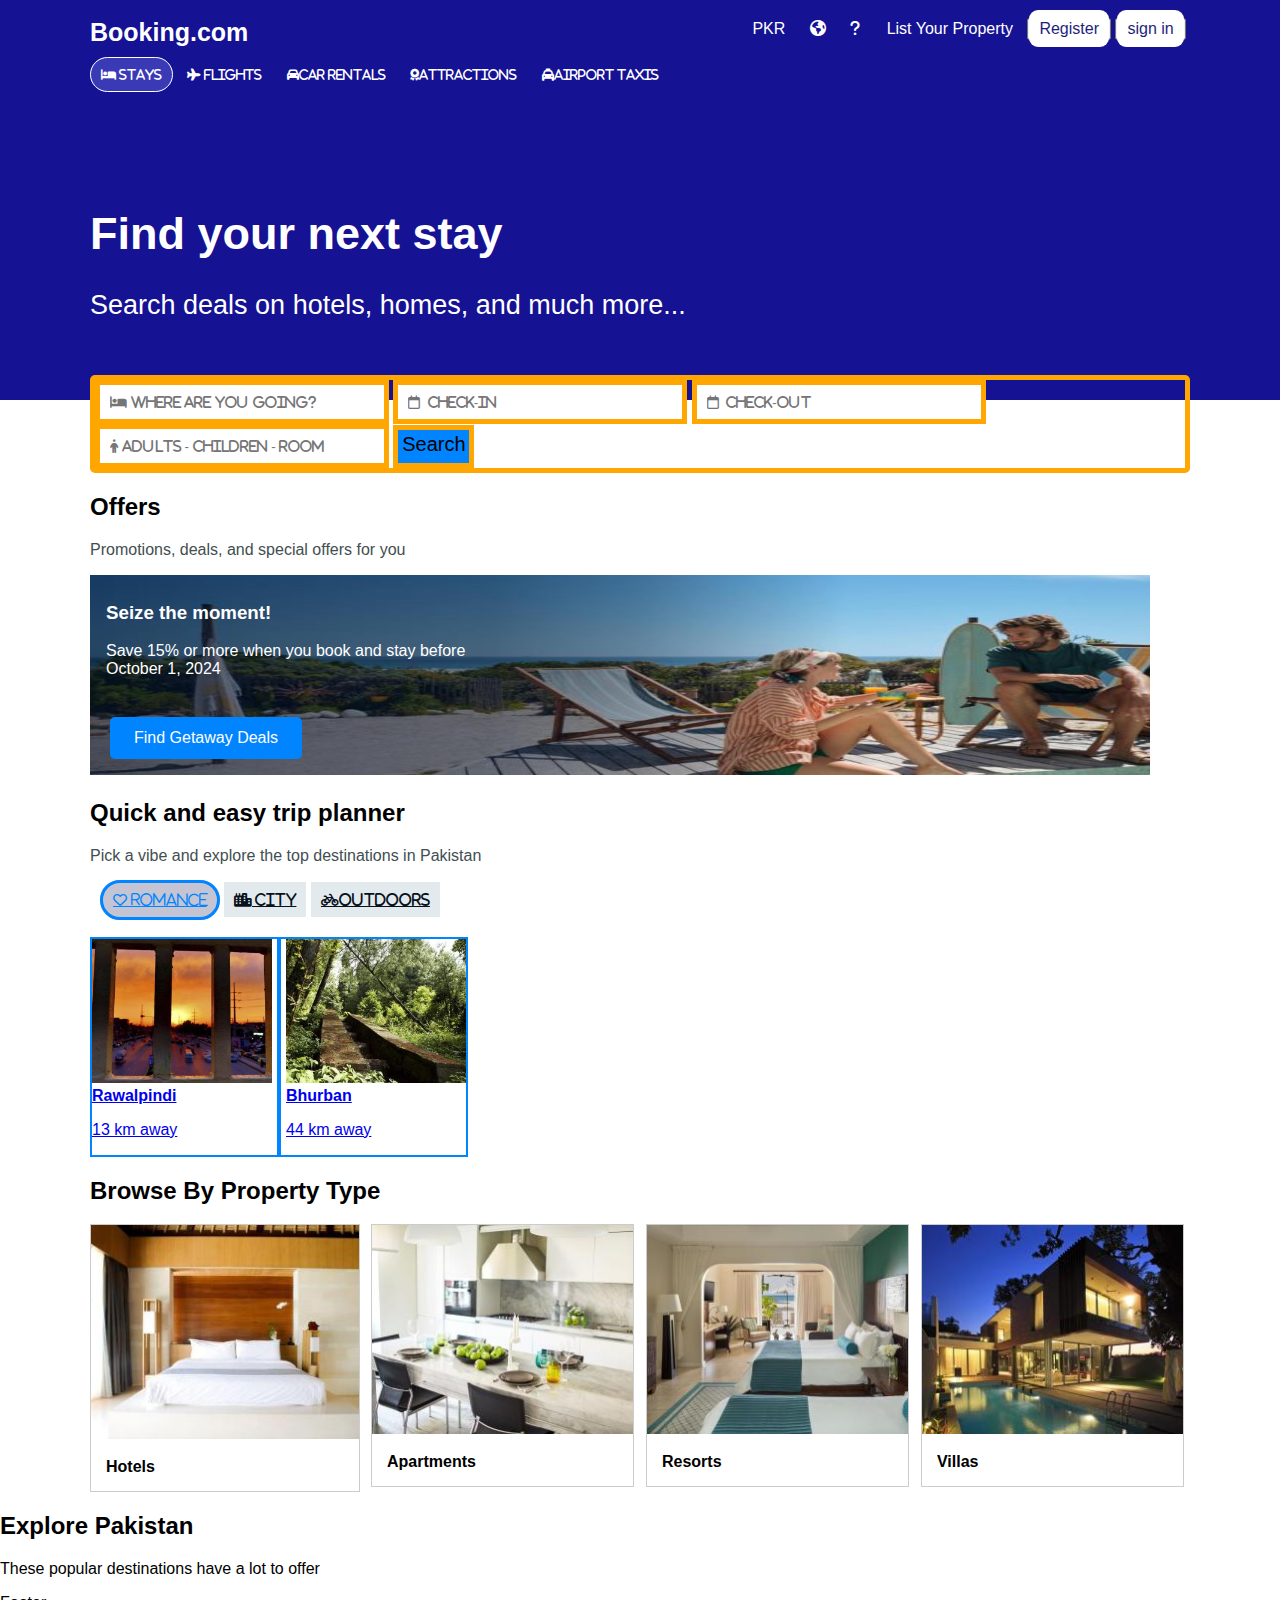
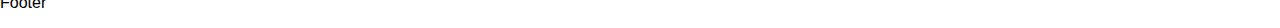
==== index.html @ 87a4bc01 "fixed" ====
<!DOCTYPE html>
<html>

<head>
    <meta charset="UTF-8">
    <link rel="stylesheet" href="https://cdnjs.cloudflare.com/ajax/libs/font-awesome/6.6.0/css/all.min.css" />
    <link rel="stylesheet" href="styles.css" />

</head>

<body>

    <div class="main-container">
        <div class="back-col">
            <div class="center margin-h-auto">

                <header class="display1 ">
                    <div class="right2 fonts font-top">
                        <br><a href="#"><b>Booking.com</b></a>
                    </div>
                    <div class="right padding navis">

                        <ul>
                            <li class="tooltip"><span class="tooltiptext">Select your currency</span><a href="#">PKR</a></li>
                            <li class="tooltip"><span class="tooltiptext">Select your language</span><a href="#" class="fa-solid fa-earth-americas"></a></li>
                            <li><a href="#" class="fa-solid fa-question"></a></li>
                            <li><a href="#">List Your Property</a></li>
                            <li><button><a href="#">Register</a></button></li>
                            <li><button><a href="#">sign in</a></button></li>
                        </ul>
                    </div>
                </header>

                <br>
                <nav class="display1 padding navi fonts txt-dec">
                    <ul>
                        <li><a href="#" class="fa-solid fa-bed"> Stays</a></li>
                        <li><a href="#" class="fa-solid fa-plane"> Flights</a></li>
                        <li><a href="#" class="fa-solid fa-car">Car rentals</a></li>
                        <li><a href="#" class="fa-solid fa-award">Attractions</a></li>
                        <li><a href="#" class="fa-solid fa-taxi">Airport taxis</a></li>
                    </ul>
                </nav>
                <div class="margin-t top-marg">
                    <h1 class="col1 font-three">Find your next stay</h1>
                    <h3 class="col1 font-four">Search deals on hotels, homes, and much more...</h3>
                </div>
            </div>
        </div>
        <article">
            <div class="searchb-center">
                
                <div class="text-container margin-s-auto searchborder sborder left-marg">
                    <input type="text" list="places" placeholder="&#xf236; Where are you going?" />

                    <datalist id="places" width="300px">

                        <option value="Islamabad">Pakistan</option>
                        <option value="Lahore">Pakistan</option>
                        <option value="Nathia Gali">Pakistan</option>
                        <option value="Murree">Pakistan</option>
                        <option value="Karachi">Pakistan</option>

                    </datalist>

                    <input id="dp1" type="text" class="form-control clickable input-md" id="DtChkIn"
                        placeholder="&#xf133;  Check-In">
                    <input id="dp2" type="text" class="form-control clickable input-md" id="DtChkOut"
                        placeholder="&#xf133;  Check-Out">
                    <input type="text" list="people" placeholder="&#xf183; Adults - Children - Room ">
                    <datalist id="people">
                        <option>Adults</option>
                        <option>Children</option>
                        <option>1-room</option>
                    </datalist>
                    <button class="but-size" type="submit">Search</button>
                </div>
            </div>
        </article>
        <!-- <article class="display1">
                <div>
                    <img src="FreeCancellation.png" width="70px">
                    <b>Book now pay at the party</b>
                    <p>FREE cancellation on most rooms</p>
                </div>
                <div class="info-width">
                    <img src="TripsGlobe.png" width="70px">
                    <p><b>2+ million properties worldwide</b></p>
                    <p>Hotels, guest houses, apartments, and more…</p>
                </div>
                <div class="info-width">
                    <img src="CustomerSupport.png" width="70px">
                    <b>Trusted 24/7 customer service you can rely on</b>
                    <p>FREE cancellation on most rooms</p>
                </div>

            </article>
        -->

        <article class="margin-h-auto">
            <h2>Offers</h2>
            <p class="col4">Promotions, deals, and special offers for you</p>
            <div class="container">
                <img src="abc.jpeg" alt="lol" width="265%" height="200px"></img>
                <div class="top-left col1">
                    <h3>Seize the moment!</h3>
                    <p>Save 15% or more when you book and stay before October 1, 2024</p>
                </div>
                <button class="btn">Find Getaway Deals</button>
            </div>
        </article>
        <article class="margin-h-auto">
            <h2>Quick and easy trip planner</h2>
            <p class="col4">Pick a vibe and explore the top destinations in Pakistan</p>
            <div class="slider-container">
                <nav class="display1 padding1 navi3 fons txt-dec">
                    <ul>
                        <li><a href="#" class="fa-regular fa-heart"> Romance</a></li>
                        <li><a href="#" class="fa-solid fa-city"> City</a></li>
                        <li><a href="#" class="fa-solid fa-bicycle">Outdoors</a></li>
   
                    </ul>
                </nav>
                <br>
                <div class="display3 border ">
                <a class="right-padding" href="#">
                    <img src="rwp.jpg" width="180px" > 
                    <div class="caption">
                        <b>Rawalpindi</b><p>13 km away</p></div>
                </a>
                <a class="left-padding" href="#">
                    <img src="bhurban.jpg" width="180px" > 
                    <div class="caption">
                        <b>Bhurban</b><p>44 km away</p></div>
                </a>
                </div>

            </div>
        </article>
        <article class="margin-h-auto">
            <div><h2>Browse By Property Type</h2></div>
            <div class="responsive no-right-padding">
                <div  class="gallery">
                  <a class="txt-dec" target="_blank" href="img_5terre.jpg">
                    <img src="a.jpeg" alt="Cinque Terre" width="600" height="400">
                  
                  <div class="desc"><b>Hotels</b></div>
                </div>
            </a>
              </div>
              
              
              <div class="responsive">
                <div class="gallery">
                  <a class="txt-dec" target="_blank" href="img_forest.jpg">
                    <img src="b.jpeg" alt="Forest" width="600" height="400">
                 
                  <div class="desc"><b>Apartments</b></div>
                </div>
            </a>
              </div>
              
              <div class="responsive">
                <div class="gallery">
                  <a class="txt-dec" target="_blank" href="img_lights.jpg">
                    <img src="c.jpeg" alt="Northern Lights" width="600" height="400">
             
                  <div class="desc"><b>Resorts</b></div>
                </div>
            </a>
              </div>
              
              <div class="responsive">
                <div class="gallery">
                  <a class="txt-dec" target="_blank" href="img_mountains.jpg">
                    <img src="d.jpeg" alt="Mountains" width="600" height="400">
                  
                  <div class="desc"><b>Villas</b></div>
                </div>
            </a>
              </div>
              
              <div class="clearfix"></div>
        </article>
        <article>
            <h2>Explore Pakistan</h2>
            <p>These popular destinations have a lot to offer</p>
        </article>

            <footer>
                <p>Footer</p>
            </footer>
    </div>
</body>

</html>
---- styles.css ----
body{
  margin:0;
}
* {
  box-sizing: border-box;
}

input {
  padding: 10px;
  font-family: FontAwesome, "Open Sans", Verdana, sans-serif;
  font-style: normal;
  font-weight: normal;
  text-decoration: inherit;
  border-radius: 0 !important;
}

.form-control {
  border-radius: 0 !important;
  font-size: 12x;
}

.clickable {
  cursor: pointer;
}

.container {
  position: relative;
  width: 100%;
  max-width: 400px;
}



.container .btn {
  position: absolute;
  top: 80%;
  left: 29%;
  transform: translate(-50%, -50%);
  -ms-transform: translate(-50%, -50%);
  background-color: #0084ff;
  color: white;
  font-size: 16px;
  padding: 12px 24px;
  border: none;
  cursor: pointer;
  border-radius: 5px;
  text-align: center;
}

.container .btn:hover {
  background-color: black;
}

.top-left {
  position: absolute;
  top: 8px;
  left: 16px;
}




* {
  box-sizing: border-box;

  padding: 0;

}

body {
  font-family: "Segoe UI", Tahoma, Geneva, Verdana, sans-serif;
}

.display1 * {
  display: inline;

}

.display2 {
  display: inline-block;
}
.display3{
  display:flex;
}

.border a {
  border: 2px solid #0084ff;
  border-spacing: 5px;
}

.right {
  position: absolute;
  left: 58%;
}

.right2 {
  margin-left: 25px;
}

.left {
  position: absolute;


}

.padding {
  padding: 0px;
}
.padding1{
  padding:10px;
}

.back-col {
  background-color: rgb(22, 18, 148);
  
  height: 400px;

}

.main-container {
  width:100%;
  margin:0px;

}

.container2 {
  position: relative;
  width: 100%;
  max-width: 1000px;

}


.col1 {
  color: white;
}

.navigation ul li a {
  text-decoration: none !important;
  color: white;
}

div .fonts a {
  text-decoration: none !important;
  color: white;
  font-size: 25px;

}

.margint {
  margin-top: -45px;
  align-items: center;
  position:absolute;
  width:76%;
  left:12%;
  


}
.sborder{
  border: 5px solid rgb(255, 166, 0);

  border-radius:5px;
}


.searchborder input, .but-size {
  border: 5px solid rgb(255, 166, 0);

}

header .display1 div a {
  margin-top: 15px;
}

.navi ul li a {
  font-size: 12px;
  text-decoration: none;
  padding: 10px;
  color: white;
}

.navis ul li a {
  font-size: 16px;
  text-decoration: none;
  padding: 10px;
  color: white;
}

.navis ul li a:hover {
  border-radius: 70px;

  background-color: rgb(58, 58, 183);

}

.navi ul li:first-child a {
  border: 1px solid white;
  border-radius: 70px;
  background-color: rgb(58, 58, 183);
}

.navi ul li a:active {
  border: 1px solid white;
  border-radius: 70px;

  background-color: rgb(58, 58, 183);

}

.navi ul li a:hover {

  border-radius: 70px;

  background-color: rgb(58, 58, 183);

}

div ul li button a {
  background-color: white !important;
  color: rgb(30, 30, 125) !important;
  border-radius: 9px;

}

.font-three {
  font-size: 45px;
}

.font-four {
  font-size: 27px;
  font-weight: 400;
}

.tooltip {
  position: relative;
  display: inline-block;
  cursor: default;
}

.tooltip .tooltiptext {
  visibility: hidden;
  padding: 0.25em 0.5em;
  background-color: black;
  color: #fff;
  text-align: center;
  border-radius: 0.25em;
  white-space: nowrap;

  /* Position the tooltip */
  position: absolute;
  z-index: 1;
  top: 100%;
  left: -50%;

  transition-property: visibility;
  transition-delay: 0s;
}

.tooltip:hover .tooltiptext {
  visibility: visible;
  transition-delay: 0.5s;
}


.but-size{
  width:81px;
  font-size:20px;
  height:43px;
  padding-bottom:3px;
  background-color: #0084ff;


}
.left-marg{
  margin-left: 0px;
}
.top-marg{
  margin-top:125px;
}
.navi3 ul li a{
  background-color: rgb(226, 234, 238);
  color:#08121c;
}
.navi3 ul li a:hover {
  border-radius: 70px;

  background-color: rgb(185, 185, 210);

}

.navi3 ul li:first-child a {
  border: 3px solid  #0084ff;
  border-radius: 70px;
  background-color: rgb(196, 196, 211);
  color:#0084ff;
}

.navi3 ul li a:active {
  border: 1px solid white;
  border-radius: 70px;

  background-color: rgb(58, 58, 183);

}
.col4{
  color:#434e50;
}
#images{
  text-align:center;
  margin:50px auto; 
}
#images a{
  margin:0px 20px;
  display:inline-block;
  text-decoration:none;
  color:black;
}
div .fons li a{
  font-size:14px;
  padding:10px;
}
.margin-h-auto{
  margin: 0 auto;
  max-width:1100px;
}
.searchb-center{
  align-items: center;
  
  margin-top:-25px;

}
.margin-s-auto{
  margin:0 auto;
  max-width:1100px;
}

/*/    */
div.gallery {
  border: 1px solid #ccc;
}

div.gallery:hover {
  border: 1px solid #777;
}

div.gallery img {
  width: 100%;
  height: auto;
}

div.desc {
  padding: 15px;
  text-align: left;
}

* {
  box-sizing: border-box;
}

.responsive {
  padding: 0 6px;
  float: left;
  width: 24.99999%;
}

@media only screen and (max-width: 700px) {
  .responsive {
    width: 49.99999%;
    margin: 6px 0;
  }
}

@media only screen and (max-width: 500px) {
  .responsive {
    width: 100%;
  }
}

.clearfix:after {
  content: "";
  display: table;
  clear: both;
}
.txt-dec{
  text-decoration: none;
  color:black;
}
.no-right-padding{
  padding-right:5px !important;
  padding-left: 0px !important;
}
.right-padding{
  padding-right:5px !important;
  padding-left: 0px !important;
}
.left-padding{
  padding-right:0px !important;
  padding-left: 5px !important;
}
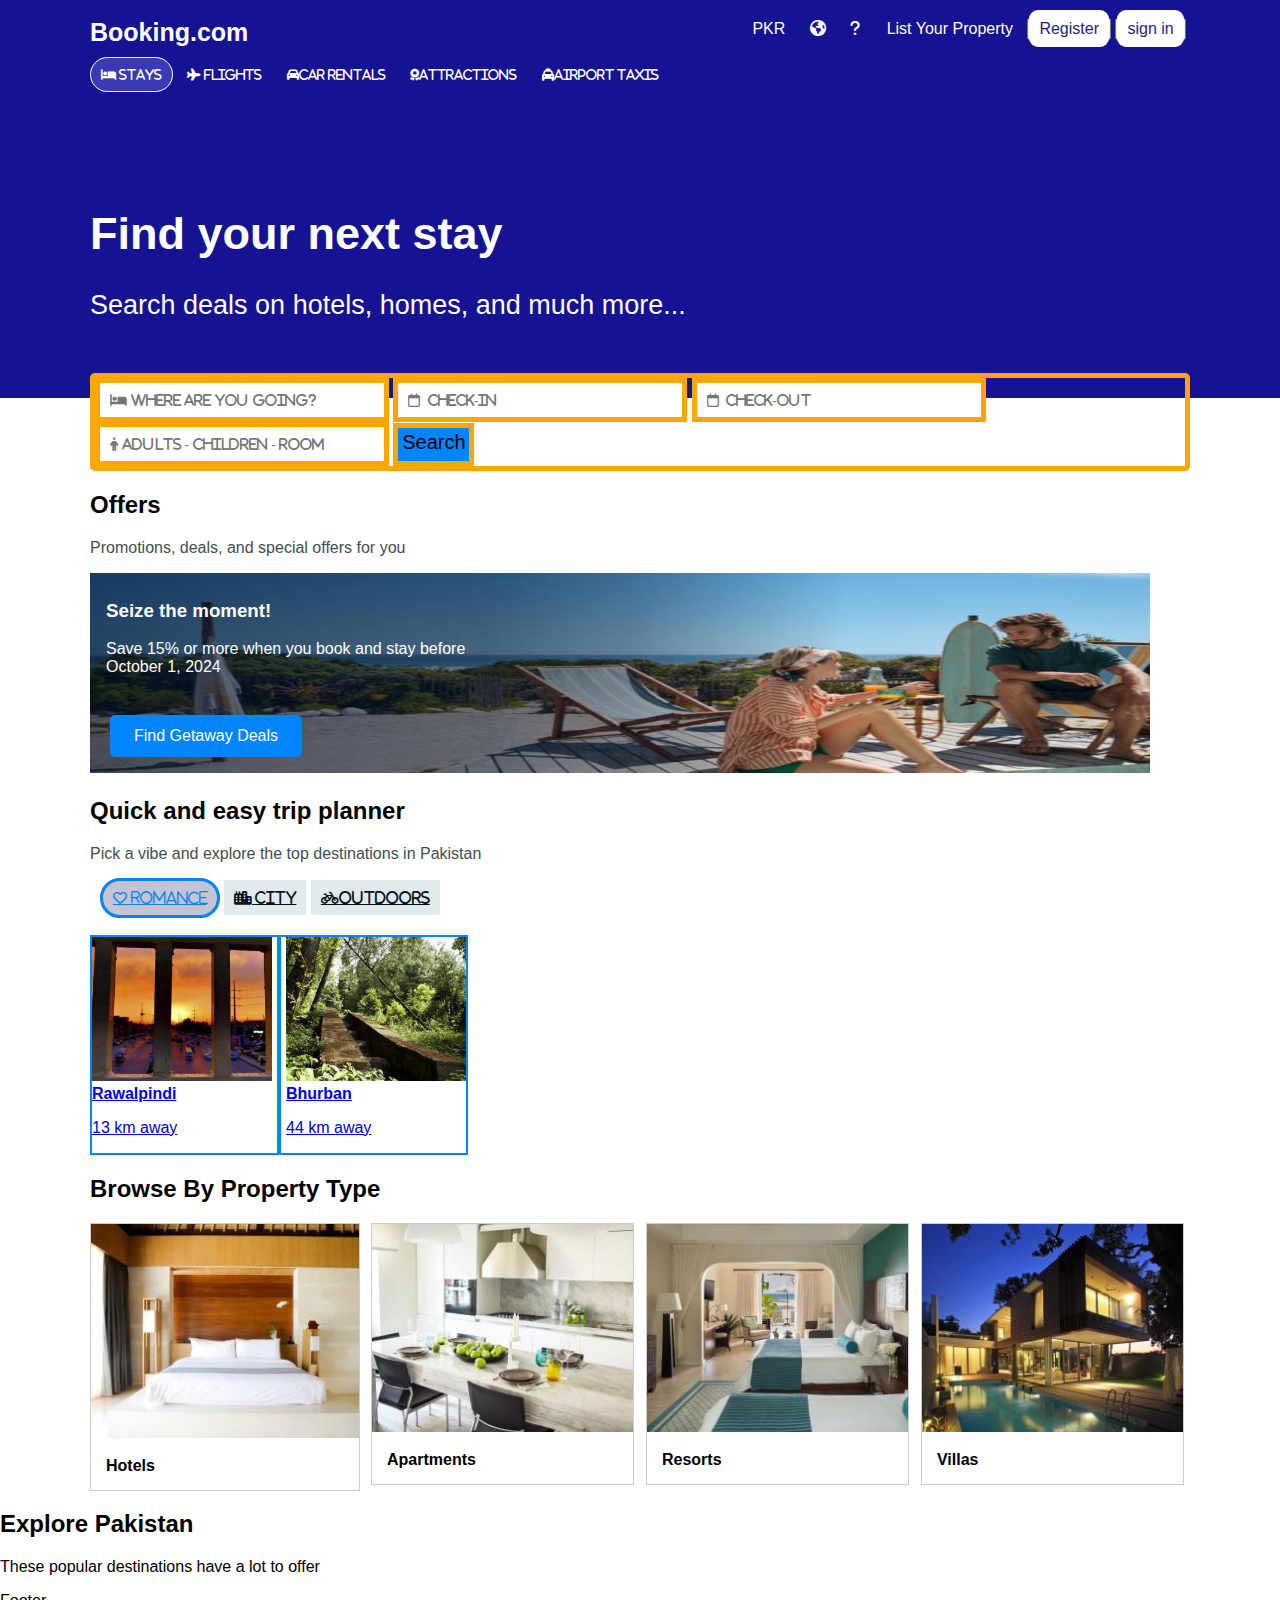
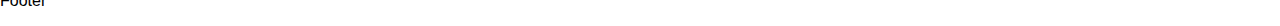
==== commit 5916f735: "fixes" ====
--- a/index.html
+++ b/index.html
@@ -21,8 +21,10 @@
                     <div class="right padding navis">
 
                         <ul>
-                            <li class="tooltip"><span class="tooltiptext">Select your currency</span><a href="#">PKR</a></li>
-                            <li class="tooltip"><span class="tooltiptext">Select your language</span><a href="#" class="fa-solid fa-earth-americas"></a></li>
+                            <li class="tooltip"><span class="tooltiptext">Select your currency</span><a href="#">PKR</a>
+                            </li>
+                            <li class="tooltip"><span class="tooltiptext">Select your language</span><a href="#"
+                                    class="fa-solid fa-earth-americas"></a></li>
                             <li><a href="#" class="fa-solid fa-question"></a></li>
                             <li><a href="#">List Your Property</a></li>
                             <li><button><a href="#">Register</a></button></li>
@@ -47,9 +49,9 @@
                 </div>
             </div>
         </div>
-        <article">
+        <div>
             <div class="searchb-center">
-                
+
                 <div class="text-container margin-s-auto searchborder sborder left-marg">
                     <input type="text" list="places" placeholder="&#xf236; Where are you going?" />
 
@@ -76,7 +78,7 @@
                     <button class="but-size" type="submit">Search</button>
                 </div>
             </div>
-        </article>
+        </div>
         <!-- <article class="display1">
                 <div>
                     <img src="FreeCancellation.png" width="70px">
@@ -118,78 +120,84 @@
                         <li><a href="#" class="fa-regular fa-heart"> Romance</a></li>
                         <li><a href="#" class="fa-solid fa-city"> City</a></li>
                         <li><a href="#" class="fa-solid fa-bicycle">Outdoors</a></li>
-   
+
                     </ul>
                 </nav>
                 <br>
                 <div class="display3 border ">
-                <a class="right-padding" href="#">
-                    <img src="rwp.jpg" width="180px" > 
-                    <div class="caption">
-                        <b>Rawalpindi</b><p>13 km away</p></div>
-                </a>
-                <a class="left-padding" href="#">
-                    <img src="bhurban.jpg" width="180px" > 
-                    <div class="caption">
-                        <b>Bhurban</b><p>44 km away</p></div>
-                </a>
+                    <a class="right-padding" href="#">
+                        <img src="rwp.jpg" width="180px">
+                        <div class="caption">
+                            <b>Rawalpindi</b>
+                            <p>13 km away</p>
+                        </div>
+                    </a>
+                    <a class="left-padding" href="#">
+                        <img src="bhurban.jpg" width="180px">
+                        <div class="caption">
+                            <b>Bhurban</b>
+                            <p>44 km away</p>
+                        </div>
+                    </a>
                 </div>
 
             </div>
         </article>
         <article class="margin-h-auto">
-            <div><h2>Browse By Property Type</h2></div>
+            <div>
+                <h2>Browse By Property Type</h2>
+            </div>
             <div class="responsive no-right-padding">
-                <div  class="gallery">
-                  <a class="txt-dec" target="_blank" href="img_5terre.jpg">
-                    <img src="a.jpeg" alt="Cinque Terre" width="600" height="400">
-                  
-                  <div class="desc"><b>Hotels</b></div>
-                </div>
-            </a>
-              </div>
-              
-              
-              <div class="responsive">
-                <div class="gallery">
-                  <a class="txt-dec" target="_blank" href="img_forest.jpg">
-                    <img src="b.jpeg" alt="Forest" width="600" height="400">
-                 
-                  <div class="desc"><b>Apartments</b></div>
-                </div>
-            </a>
-              </div>
-              
-              <div class="responsive">
-                <div class="gallery">
-                  <a class="txt-dec" target="_blank" href="img_lights.jpg">
-                    <img src="c.jpeg" alt="Northern Lights" width="600" height="400">
-             
-                  <div class="desc"><b>Resorts</b></div>
-                </div>
-            </a>
-              </div>
-              
-              <div class="responsive">
-                <div class="gallery">
-                  <a class="txt-dec" target="_blank" href="img_mountains.jpg">
-                    <img src="d.jpeg" alt="Mountains" width="600" height="400">
-                  
-                  <div class="desc"><b>Villas</b></div>
-                </div>
-            </a>
-              </div>
-              
-              <div class="clearfix"></div>
+                <div class="gallery">
+                    <a class="txt-dec" target="_blank" href="img_5terre.jpg">
+                        <img src="a.jpeg" alt="Cinque Terre" width="600" height="400">
+
+                        <div class="desc"><b>Hotels</b></div>
+                </div>
+                </a>
+            </div>
+
+
+            <div class="responsive">
+                <div class="gallery">
+                    <a class="txt-dec" target="_blank" href="img_forest.jpg">
+                        <img src="b.jpeg" alt="Forest" width="600" height="400">
+
+                        <div class="desc"><b>Apartments</b></div>
+                </div>
+                </a>
+            </div>
+
+            <div class="responsive">
+                <div class="gallery">
+                    <a class="txt-dec" target="_blank" href="img_lights.jpg">
+                        <img src="c.jpeg" alt="Northern Lights" width="600" height="400">
+
+                        <div class="desc"><b>Resorts</b></div>
+                </div>
+                </a>
+            </div>
+
+            <div class="responsive">
+                <div class="gallery">
+                    <a class="txt-dec" target="_blank" href="img_mountains.jpg">
+                        <img src="d.jpeg" alt="Mountains" width="600" height="400">
+
+                        <div class="desc"><b>Villas</b></div>
+                </div>
+                </a>
+            </div>
+
+            <div class="clearfix"></div>
         </article>
         <article>
             <h2>Explore Pakistan</h2>
             <p>These popular destinations have a lot to offer</p>
         </article>
 
-            <footer>
-                <p>Footer</p>
-            </footer>
+        <footer>
+            <p>Footer</p>
+        </footer>
     </div>
 </body>
 
--- a/styles.css
+++ b/styles.css
@@ -113,7 +113,7 @@
 .back-col {
   background-color: rgb(22, 18, 148);
   
-  height: 400px;
+  padding-bottom: 50px;
 
 }
 
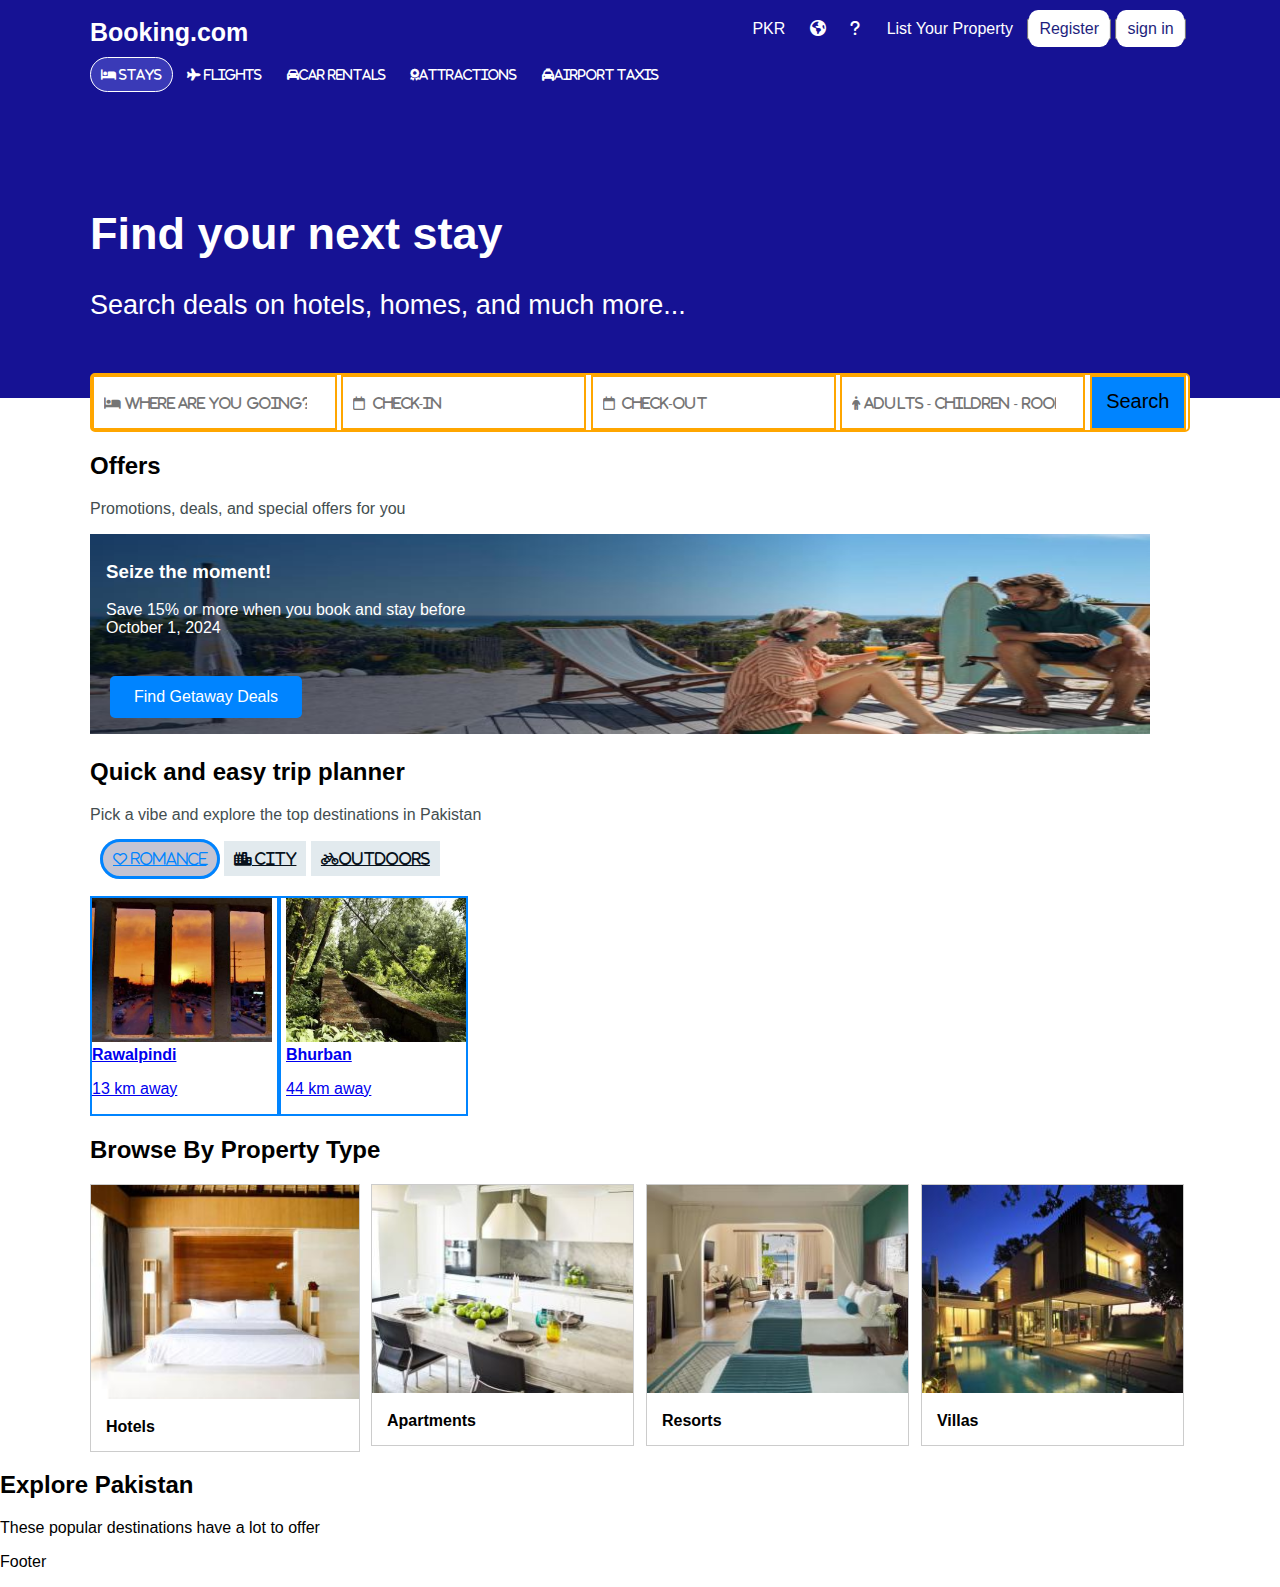
==== commit 6b0fe4e6: "fixes4" ====
--- a/index.html
+++ b/index.html
@@ -49,10 +49,11 @@
                 </div>
             </div>
         </div>
-        <div>
+        
             <div class="searchb-center">
 
-                <div class="text-container margin-s-auto searchborder sborder left-marg">
+                <div class="col5 text-container margin-s-auto searchborder sborder left-marg ">
+                    <form action="" method="get"></form>
                     <input type="text" list="places" placeholder="&#xf236; Where are you going?" />
 
                     <datalist id="places" width="300px">
@@ -78,7 +79,7 @@
                     <button class="but-size" type="submit">Search</button>
                 </div>
             </div>
-        </div>
+        
         <!-- <article class="display1">
                 <div>
                     <img src="FreeCancellation.png" width="70px">
--- a/styles.css
+++ b/styles.css
@@ -12,6 +12,8 @@
   font-weight: normal;
   text-decoration: inherit;
   border-radius: 0 !important;
+  height: 55px;
+  width:245px;
 }
 
 .form-control {
@@ -158,14 +160,14 @@
 
 }
 .sborder{
-  border: 5px solid rgb(255, 166, 0);
+  border: 2px solid rgb(255, 166, 0);
 
   border-radius:5px;
 }
 
 
 .searchborder input, .but-size {
-  border: 5px solid rgb(255, 166, 0);
+  border: 2px solid rgb(255, 166, 0);
 
 }
 
@@ -264,9 +266,9 @@
 
 
 .but-size{
-  width:81px;
+  width:96px;
   font-size:20px;
-  height:43px;
+  height:55px;
   padding-bottom:3px;
   background-color: #0084ff;
 
@@ -397,4 +399,7 @@
 .left-padding{
   padding-right:0px !important;
   padding-left: 5px !important;
+}
+.col5{
+  background-color:White;
 }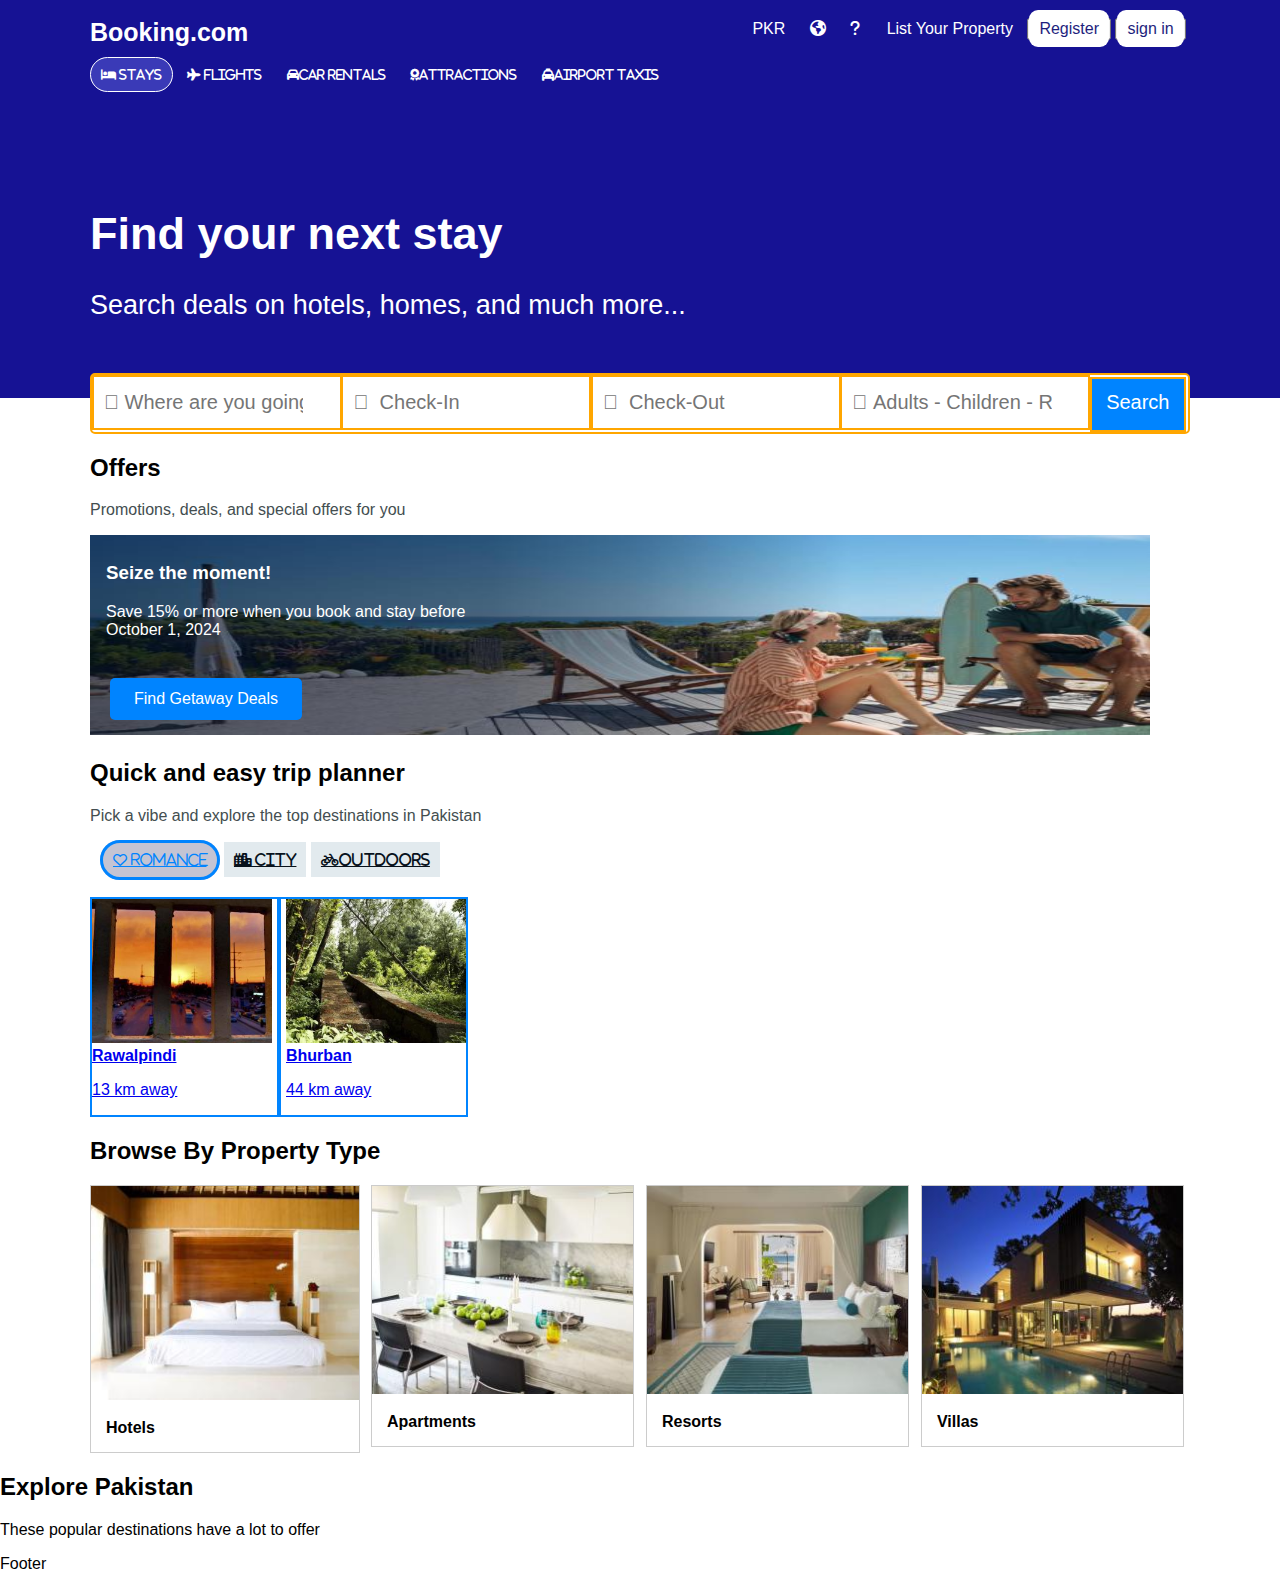
==== commit 3f0f50f8: "fixing6" ====
--- a/index.html
+++ b/index.html
@@ -195,6 +195,9 @@
             <h2>Explore Pakistan</h2>
             <p>These popular destinations have a lot to offer</p>
         </article>
+        <article>
+            
+        </article>
 
         <footer>
             <p>Footer</p>
--- a/styles.css
+++ b/styles.css
@@ -7,13 +7,16 @@
 
 input {
   padding: 10px;
-  font-family: FontAwesome, "Open Sans", Verdana, sans-serif;
+  font-family: "Open Sans", Verdana, sans-serif;
   font-style: normal;
   font-weight: normal;
   text-decoration: inherit;
   border-radius: 0 !important;
   height: 55px;
-  width:245px;
+  width:250px;
+  margin-right:-5px;
+  font-size:20px;
+
 }
 
 .form-control {
@@ -271,7 +274,7 @@
   height:55px;
   padding-bottom:3px;
   background-color: #0084ff;
-
+  color:white;
 
 }
 .left-marg{
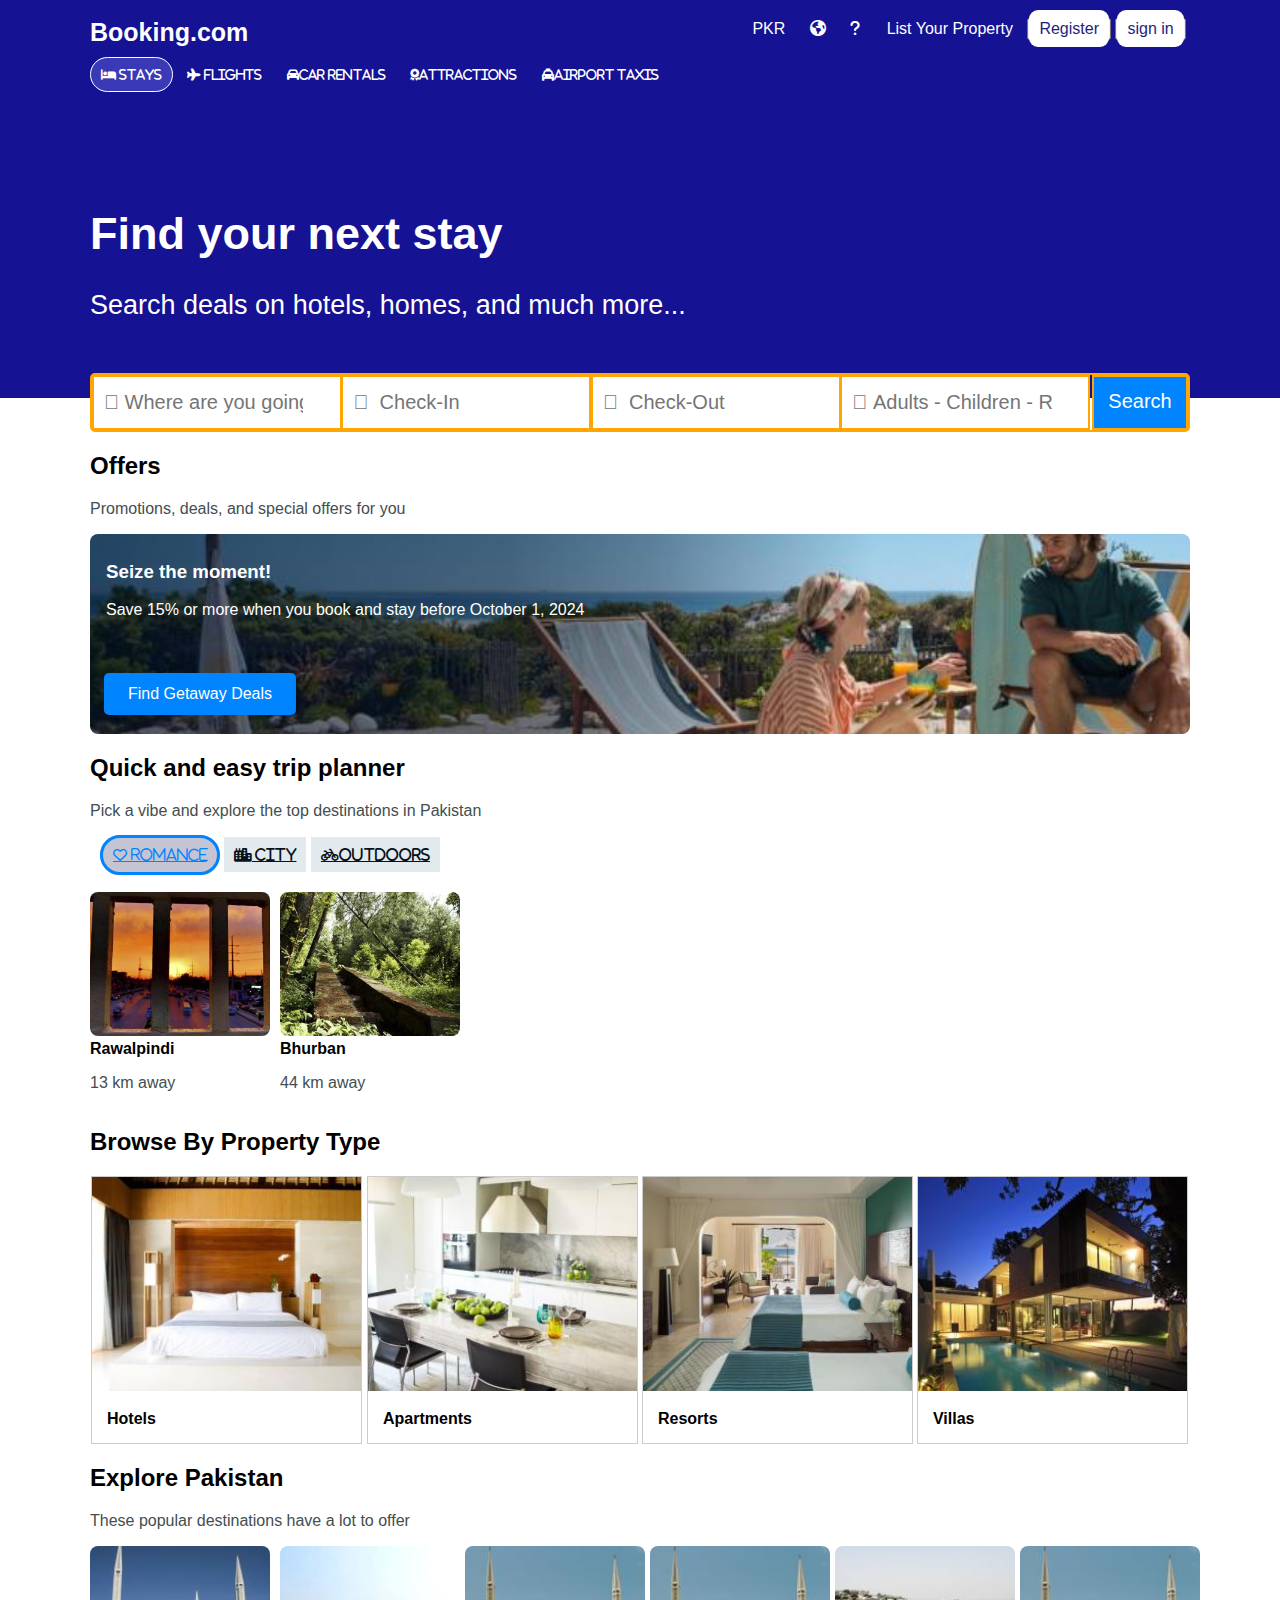
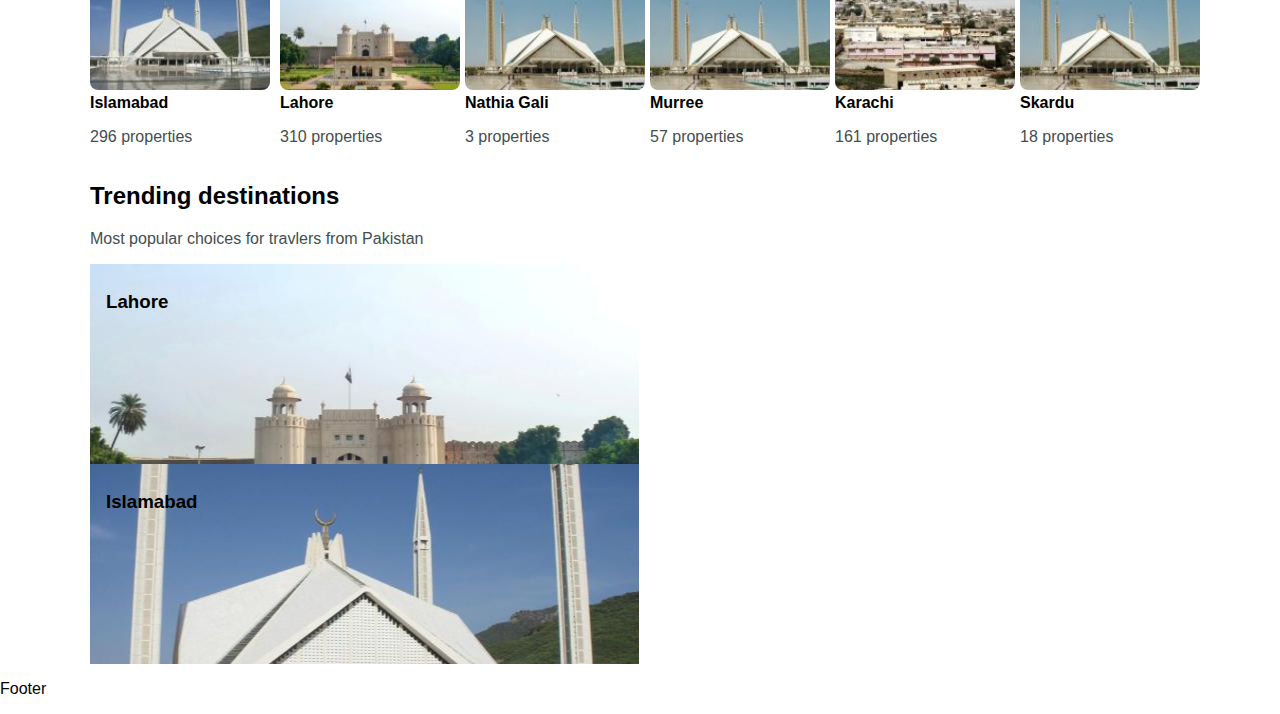
==== commit 0ea32ee2: "aaa" ====
--- a/index.html
+++ b/index.html
@@ -104,7 +104,7 @@
             <h2>Offers</h2>
             <p class="col4">Promotions, deals, and special offers for you</p>
             <div class="container">
-                <img src="abc.jpeg" alt="lol" width="265%" height="200px"></img>
+              
                 <div class="top-left col1">
                     <h3>Seize the moment!</h3>
                     <p>Save 15% or more when you book and stay before October 1, 2024</p>
@@ -125,19 +125,19 @@
                     </ul>
                 </nav>
                 <br>
-                <div class="display3 border ">
-                    <a class="right-padding" href="#">
-                        <img src="rwp.jpg" width="180px">
+                <div class="display3">
+                    <a class="right-padding circ-border txt-dec" href="#">
+                        <img class="circ-border" src="rwp.jpg" width="180px">
                         <div class="caption">
                             <b>Rawalpindi</b>
-                            <p>13 km away</p>
+                            <p class="col4">13 km away</p>
                         </div>
                     </a>
-                    <a class="left-padding" href="#">
-                        <img src="bhurban.jpg" width="180px">
+                    <a class="left-padding  txt-dec" href="#">
+                        <img class="circ-border" src="bhurban.jpg" width="180px">
                         <div class="caption">
                             <b>Bhurban</b>
-                            <p>44 km away</p>
+                            <p class="col4">44 km away</p>
                         </div>
                     </a>
                 </div>
@@ -191,12 +191,73 @@
 
             <div class="clearfix"></div>
         </article>
-        <article>
+        <article class="margin-h-auto">
             <h2>Explore Pakistan</h2>
-            <p>These popular destinations have a lot to offer</p>
-        </article>
-        <article>
-            
+            <p class="col4">These popular destinations have a lot to offer</p>
+            <div class="display3">
+                <a class="right-padding circ-border txt-dec" href="#">
+                    <img class="circ-border" src="isl.jpg" width="180px">
+                    <div class="caption">
+                        <b>Islamabad</b>
+                        <p class="col4">296 properties</p>
+                    </div>
+                </a>
+                <a class="left-padding  txt-dec" href="#">
+                    <img class="circ-border" src="lhr.jpg" width="180px">
+                    <div class="caption">
+                        <b>Lahore</b>
+                        <p class="col4">310 properties</p>
+                    </div>
+                </a>
+                <a class="left-padding  txt-dec" href="#">
+                    <img class="circ-border" src="nhg.jpg" width="180px">
+                    <div class="caption">
+                        <b>Nathia Gali</b>
+                        <p class="col4">3 properties</p>
+                    </div>
+                </a>
+                <a class="left-padding  txt-dec" href="#">
+                    <img class="circ-border" src="mre.jpg" width="180px">
+                    <div class="caption">
+                        <b>Murree</b>
+                        <p class="col4">57 properties</p>
+                    </div>
+                </a>
+                <a class="left-padding  txt-dec" href="#">
+                    <img class="circ-border" src="khi.jpg" width="180px">
+                    <div class="caption">
+                        <b>Karachi</b>
+                        <p class="col4">161 properties</p>
+                    </div>
+                </a>
+                <a class="left-padding  txt-dec" href="#">
+                    <img class="circ-border" src="sku.jpg" width="180px">
+                    <div class="caption">
+                        <b>Skardu</b>
+                        <p class="col4">18 properties</p>
+                    </div>
+                </a>
+            </div>
+        </article>
+        <article class="margin-h-auto">
+            <h2>Trending destinations</h2>
+            <p class="col4">Most popular choices for travlers from Pakistan</p>
+            <div class="">
+            <div class="era">
+              
+                <div class="top-left col5">
+                    <h3>Lahore</h3>
+                </div>
+                
+            </div>
+            <div class="era2">
+              
+                <div class="top-left col5">
+                    <h3>Islamabad</h3>
+                </div>
+                
+            </div>
+        </div>
         </article>
 
         <footer>
--- a/styles.css
+++ b/styles.css
@@ -5,7 +5,7 @@
   box-sizing: border-box;
 }
 
-input {
+input{
   padding: 10px;
   font-family: "Open Sans", Verdana, sans-serif;
   font-style: normal;
@@ -16,6 +16,7 @@
   width:250px;
   margin-right:-5px;
   font-size:20px;
+  outline:none;
 
 }
 
@@ -30,16 +31,31 @@
 
 .container {
   position: relative;
-  width: 100%;
-  max-width: 400px;
-}
+  background-size: 100%;
+  height:200px;
+  background-position: center;
+  background-image: url('abc.jpeg');
+  border-radius: 8px;
+}
+.era {
+  position: relative;
+  max-width: 49.9%;
+  height:200px;
+ 
+  background-position: center;
+  background-image: url('lhr1.jpg');
+}
+.col5{
+  color:black;
+}
+
 
 
 
 .container .btn {
   position: absolute;
   top: 80%;
-  left: 29%;
+  left: 10%;
   transform: translate(-50%, -50%);
   -ms-transform: translate(-50%, -50%);
   background-color: #0084ff;
@@ -219,7 +235,7 @@
 
   background-color: rgb(58, 58, 183);
 
-}
+} 
 
 div ul li button a {
   background-color: white !important;
@@ -275,6 +291,7 @@
   padding-bottom:3px;
   background-color: #0084ff;
   color:white;
+  float:right;
 
 }
 .left-marg{
@@ -364,7 +381,7 @@
 }
 
 .responsive {
-  padding: 0 6px;
+  padding: 0 2px;
   float: left;
   width: 24.99999%;
 }
@@ -392,8 +409,8 @@
   color:black;
 }
 .no-right-padding{
-  padding-right:5px !important;
-  padding-left: 0px !important;
+  padding-right:3px !important;
+  padding-left: 1px !important;
 }
 .right-padding{
   padding-right:5px !important;
@@ -404,5 +421,35 @@
   padding-left: 5px !important;
 }
 .col5{
-  background-color:White;
+  color:black;
+}
+
+.circ-border{
+  border-radius: 8px !important;
+}
+.top-left {
+  position: absolute;
+  top: 8px;
+  left: 16px;
+}
+.container2 {
+  position: relative;
+  text-align: center;
+  color: black;
+}
+.era2{
+  position: relative;
+  max-width: 49.9%;
+  height:200px;
+  
+  background-position: center;
+  background-image: url('isl1.jpg');
+}
+.ovrflw{
+  overflow-x:scroll;
+}
+.dis-flex{
+  display:flex;
+  flex:4;
+  width:
 }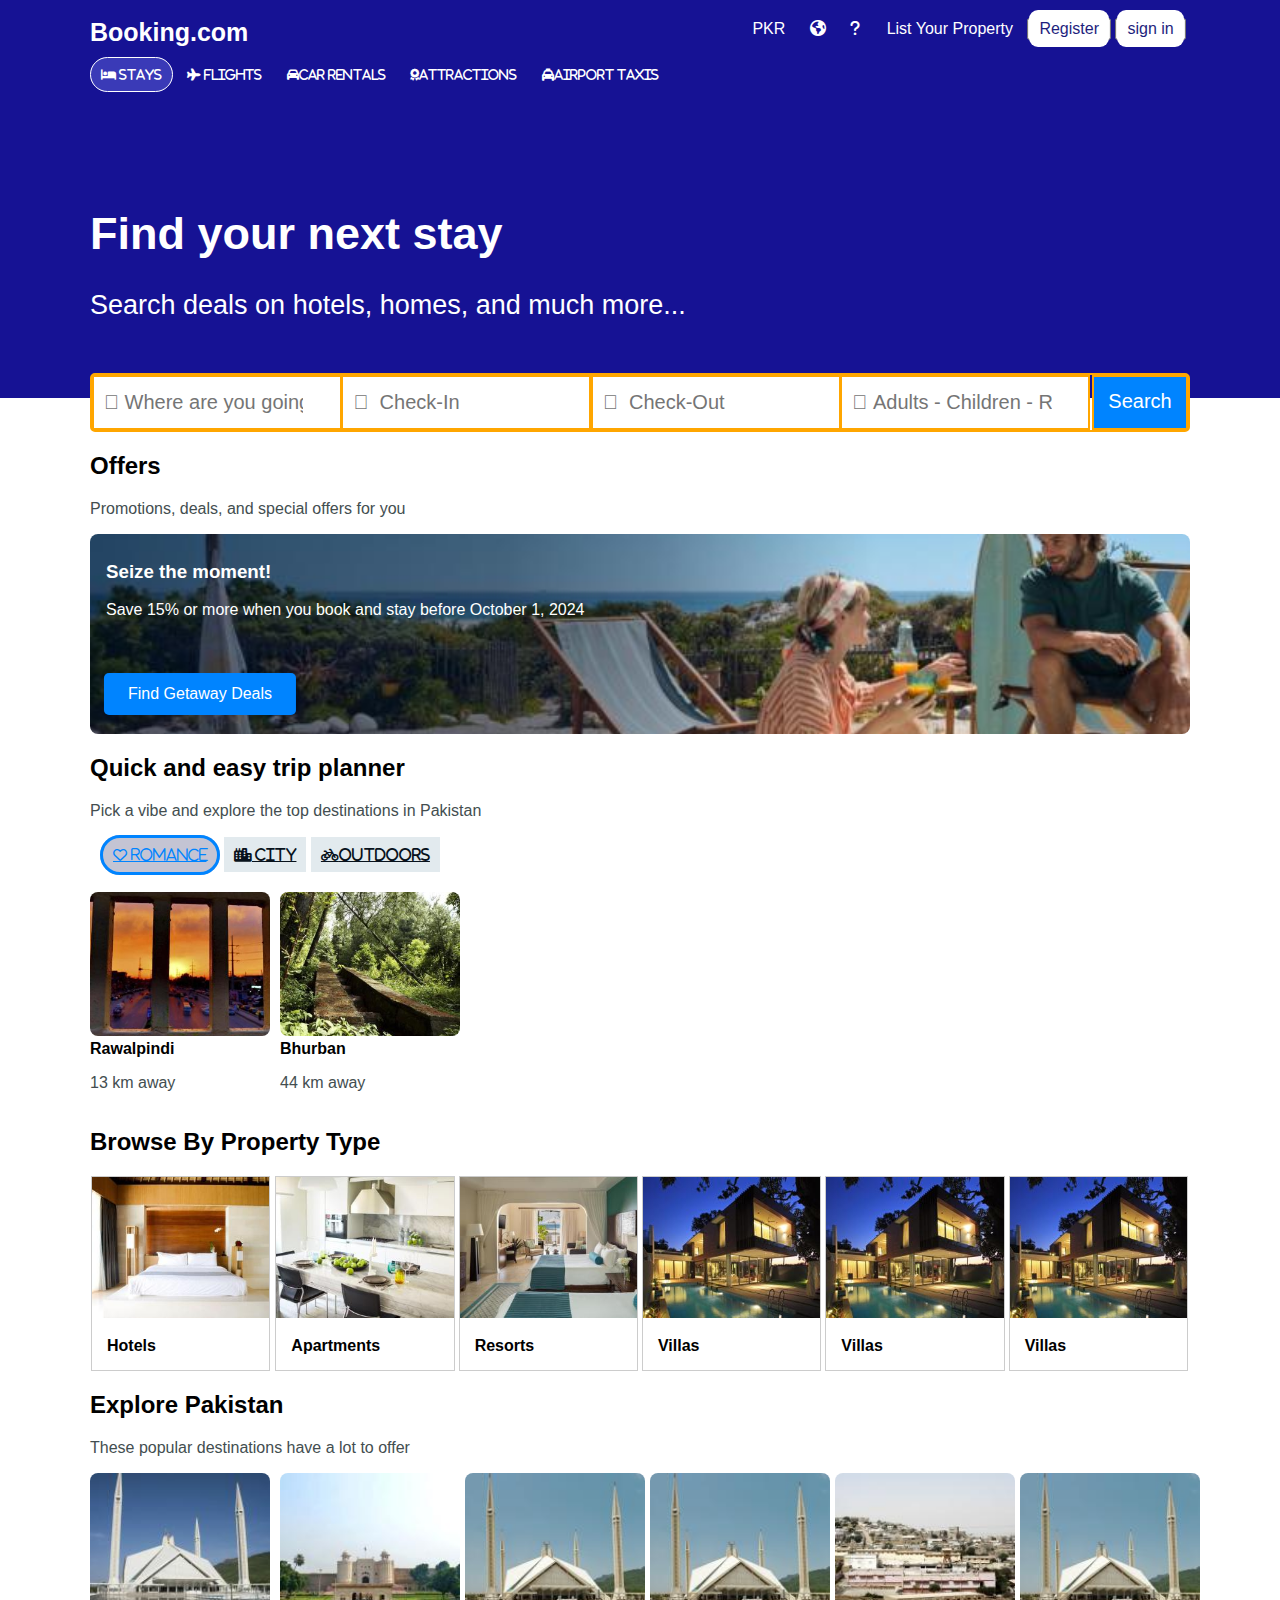
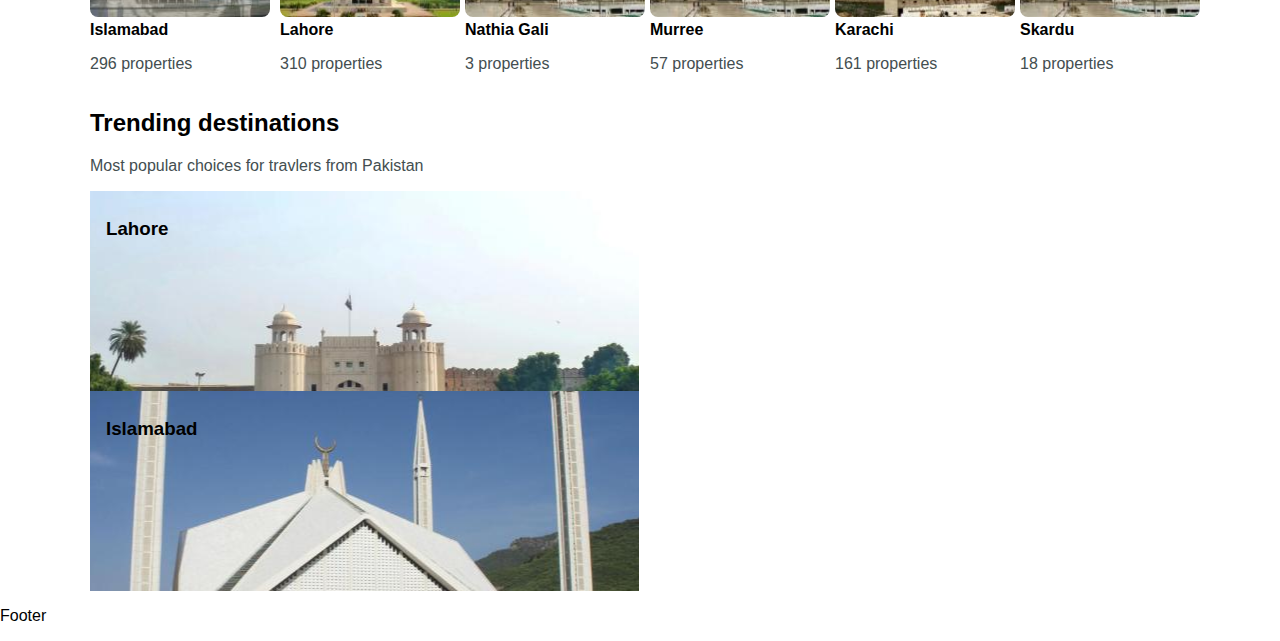
==== commit 56c685cd: "aa" ====
--- a/index.html
+++ b/index.html
@@ -148,6 +148,7 @@
             <div>
                 <h2>Browse By Property Type</h2>
             </div>
+            <div class="dis-flex ovrflw">
             <div class="responsive no-right-padding">
                 <div class="gallery">
                     <a class="txt-dec" target="_blank" href="img_5terre.jpg">
@@ -188,8 +189,27 @@
                 </div>
                 </a>
             </div>
-
+            <div class="responsive">
+                <div class="gallery">
+                    <a class="txt-dec" target="_blank" href="img_mountains.jpg">
+                        <img src="d.jpeg" alt="Mountains" width="600" height="400">
+
+                        <div class="desc"><b>Villas</b></div>
+                </div>
+                </a>
+            </div>
+            <div class="responsive">
+                <div class="gallery">
+                    <a class="txt-dec" target="_blank" href="img_mountains.jpg">
+                        <img src="d.jpeg" alt="Mountains" width="600" height="400">
+
+                        <div class="desc"><b>Villas</b></div>
+                </div>
+                </a>
+            </div>
+        </div>
             <div class="clearfix"></div>
+        
         </article>
         <article class="margin-h-auto">
             <h2>Explore Pakistan</h2>
--- a/styles.css
+++ b/styles.css
@@ -451,5 +451,5 @@
 .dis-flex{
   display:flex;
   flex:4;
-  width:
+  
 }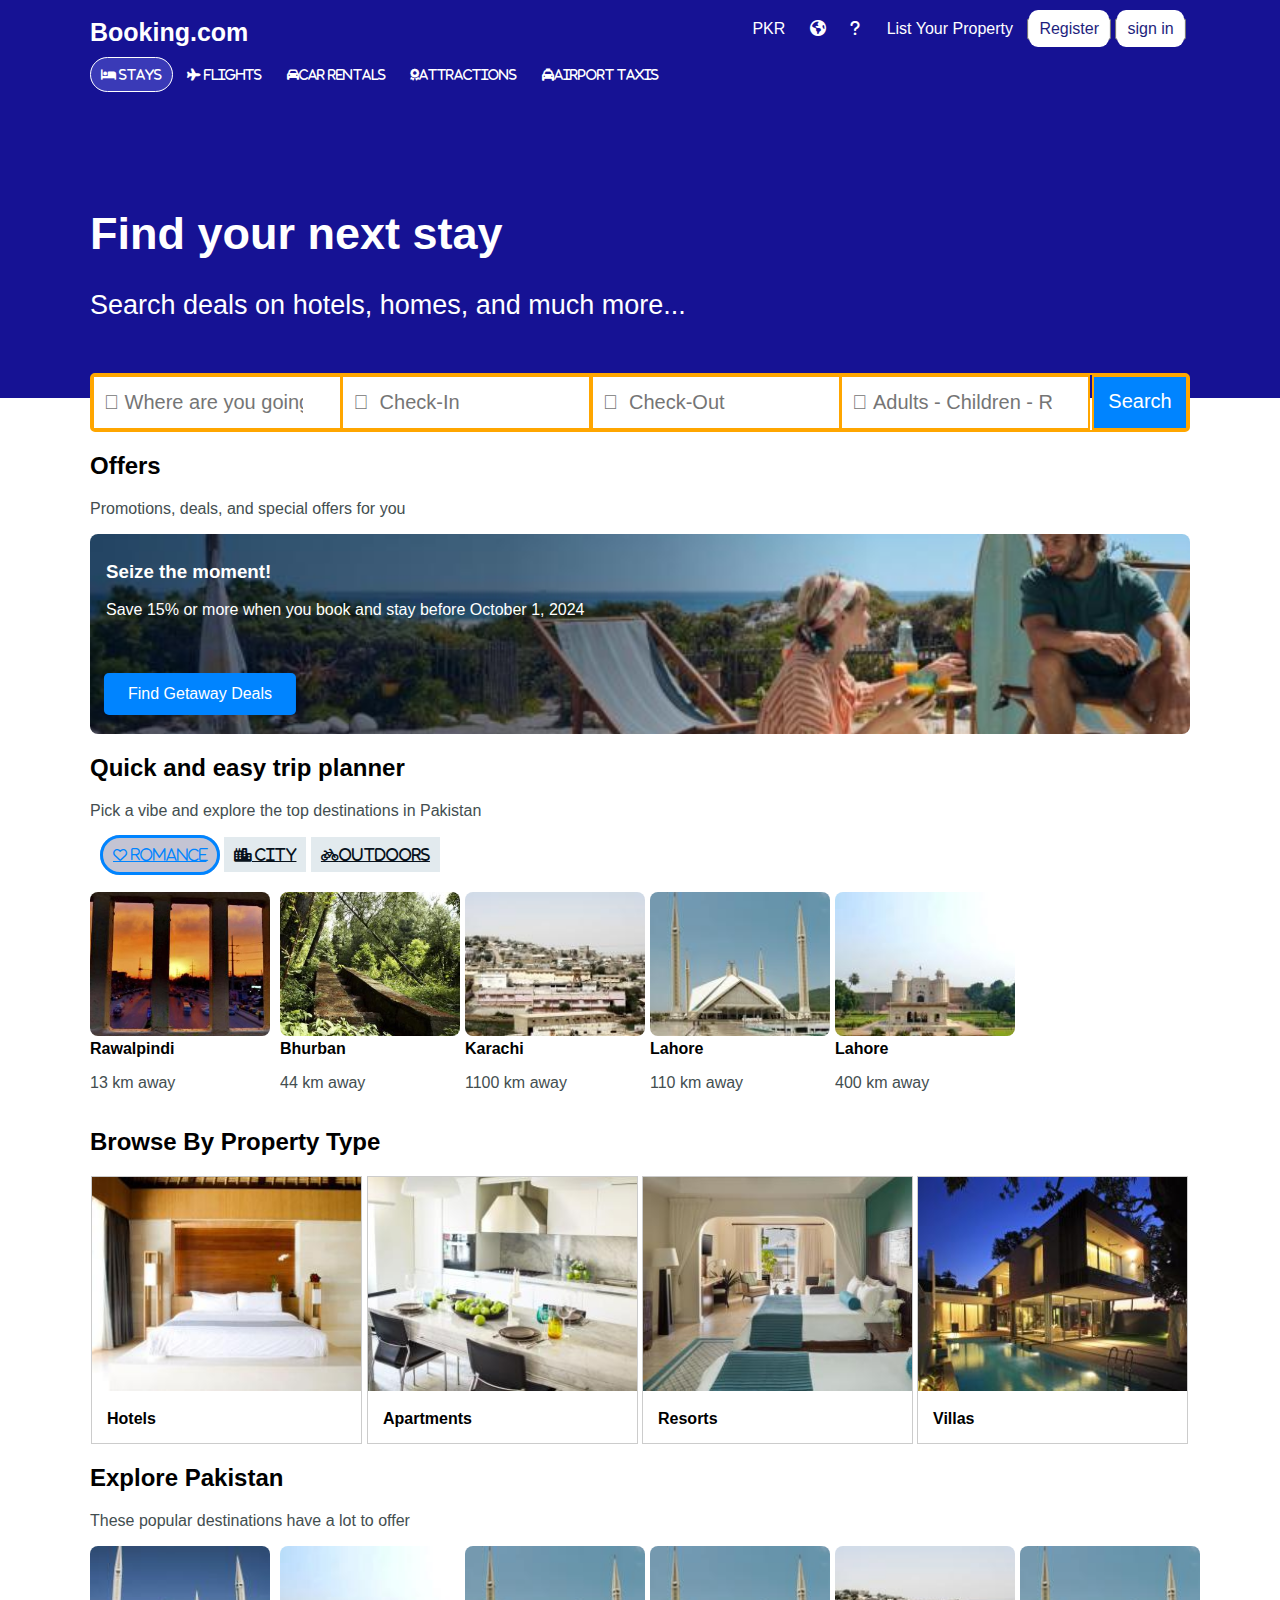
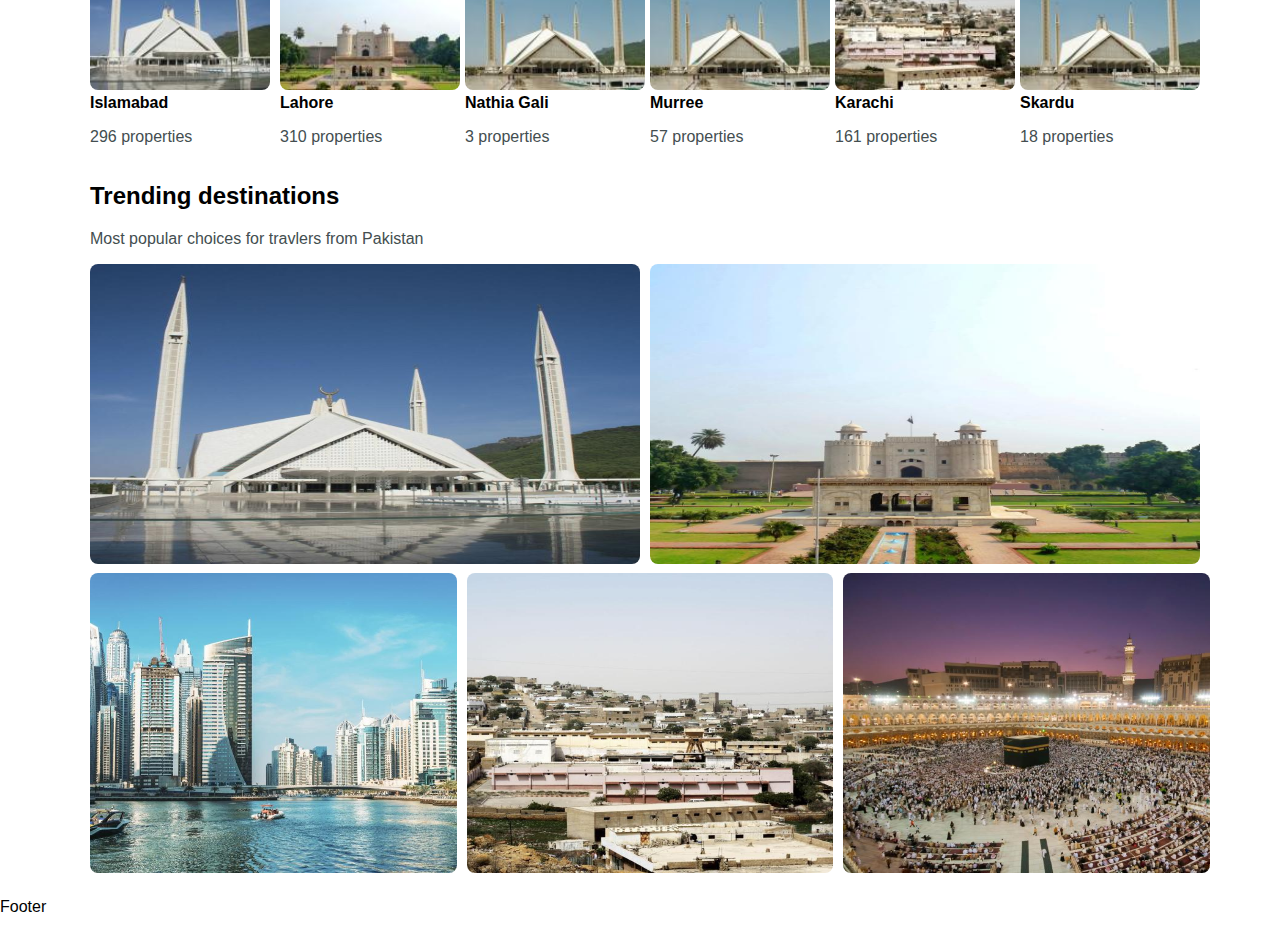
==== commit da57d694: "qq" ====
--- a/index.html
+++ b/index.html
@@ -49,37 +49,37 @@
                 </div>
             </div>
         </div>
-        
-            <div class="searchb-center">
-
-                <div class="col5 text-container margin-s-auto searchborder sborder left-marg ">
-                    <form action="" method="get"></form>
-                    <input type="text" list="places" placeholder="&#xf236; Where are you going?" />
-
-                    <datalist id="places" width="300px">
-
-                        <option value="Islamabad">Pakistan</option>
-                        <option value="Lahore">Pakistan</option>
-                        <option value="Nathia Gali">Pakistan</option>
-                        <option value="Murree">Pakistan</option>
-                        <option value="Karachi">Pakistan</option>
-
-                    </datalist>
-
-                    <input id="dp1" type="text" class="form-control clickable input-md" id="DtChkIn"
-                        placeholder="&#xf133;  Check-In">
-                    <input id="dp2" type="text" class="form-control clickable input-md" id="DtChkOut"
-                        placeholder="&#xf133;  Check-Out">
-                    <input type="text" list="people" placeholder="&#xf183; Adults - Children - Room ">
-                    <datalist id="people">
-                        <option>Adults</option>
-                        <option>Children</option>
-                        <option>1-room</option>
-                    </datalist>
-                    <button class="but-size" type="submit">Search</button>
-                </div>
-            </div>
-        
+
+        <div class="searchb-center">
+
+            <div class="col5 text-container margin-s-auto searchborder sborder left-marg ">
+                <form action="" method="get"></form>
+                <input type="text" list="places" placeholder="&#xf236; Where are you going?" />
+
+                <datalist id="places" width="300px">
+
+                    <option value="Islamabad">Pakistan</option>
+                    <option value="Lahore">Pakistan</option>
+                    <option value="Nathia Gali">Pakistan</option>
+                    <option value="Murree">Pakistan</option>
+                    <option value="Karachi">Pakistan</option>
+
+                </datalist>
+
+                <input id="dp1" type="text" class="form-control clickable input-md" id="DtChkIn"
+                    placeholder="&#xf133;  Check-In">
+                <input id="dp2" type="text" class="form-control clickable input-md" id="DtChkOut"
+                    placeholder="&#xf133;  Check-Out">
+                <input type="text" list="people" placeholder="&#xf183; Adults - Children - Room ">
+                <datalist id="people">
+                    <option>Adults</option>
+                    <option>Children</option>
+                    <option>1-room</option>
+                </datalist>
+                <button class="but-size" type="submit">Search</button>
+            </div>
+        </div>
+
         <!-- <article class="display1">
                 <div>
                     <img src="FreeCancellation.png" width="70px">
@@ -104,7 +104,7 @@
             <h2>Offers</h2>
             <p class="col4">Promotions, deals, and special offers for you</p>
             <div class="container">
-              
+
                 <div class="top-left col1">
                     <h3>Seize the moment!</h3>
                     <p>Save 15% or more when you book and stay before October 1, 2024</p>
@@ -140,6 +140,27 @@
                             <p class="col4">44 km away</p>
                         </div>
                     </a>
+                    <a class="left-padding  txt-dec" href="#">
+                        <img class="circ-border" src="khi.jpg" width="180px">
+                        <div class="caption">
+                            <b>Karachi</b>
+                            <p class="col4">1100 km away</p>
+                        </div>
+                    </a>
+                    <a class="left-padding  txt-dec" href="#">
+                        <img class="circ-border" src="nhg.jpg" width="180px">
+                        <div class="caption">
+                            <b>Lahore</b>
+                            <p class="col4">110 km away</p>
+                        </div>
+                    </a>
+                    <a class="left-padding  txt-dec" href="#">
+                        <img class="circ-border" src="lhr.jpg" width="180px">
+                        <div class="caption">
+                            <b>Lahore</b>
+                            <p class="col4">400 km away</p>
+                        </div>
+                    </a>
                 </div>
 
             </div>
@@ -149,67 +170,130 @@
                 <h2>Browse By Property Type</h2>
             </div>
             <div class="dis-flex ovrflw">
-            <div class="responsive no-right-padding">
-                <div class="gallery">
-                    <a class="txt-dec" target="_blank" href="img_5terre.jpg">
-                        <img src="a.jpeg" alt="Cinque Terre" width="600" height="400">
-
-                        <div class="desc"><b>Hotels</b></div>
-                </div>
-                </a>
-            </div>
-
-
-            <div class="responsive">
-                <div class="gallery">
-                    <a class="txt-dec" target="_blank" href="img_forest.jpg">
-                        <img src="b.jpeg" alt="Forest" width="600" height="400">
-
-                        <div class="desc"><b>Apartments</b></div>
-                </div>
-                </a>
-            </div>
-
-            <div class="responsive">
-                <div class="gallery">
-                    <a class="txt-dec" target="_blank" href="img_lights.jpg">
-                        <img src="c.jpeg" alt="Northern Lights" width="600" height="400">
-
-                        <div class="desc"><b>Resorts</b></div>
-                </div>
-                </a>
-            </div>
-
-            <div class="responsive">
-                <div class="gallery">
-                    <a class="txt-dec" target="_blank" href="img_mountains.jpg">
-                        <img src="d.jpeg" alt="Mountains" width="600" height="400">
-
-                        <div class="desc"><b>Villas</b></div>
-                </div>
-                </a>
-            </div>
-            <div class="responsive">
-                <div class="gallery">
-                    <a class="txt-dec" target="_blank" href="img_mountains.jpg">
-                        <img src="d.jpeg" alt="Mountains" width="600" height="400">
-
-                        <div class="desc"><b>Villas</b></div>
-                </div>
-                </a>
-            </div>
-            <div class="responsive">
-                <div class="gallery">
-                    <a class="txt-dec" target="_blank" href="img_mountains.jpg">
-                        <img src="d.jpeg" alt="Mountains" width="600" height="400">
-
-                        <div class="desc"><b>Villas</b></div>
-                </div>
-                </a>
-            </div>
-        </div>
+                <div class="responsive no-right-padding">
+                    <div class="gallery">
+                        <a class="txt-dec" target="_blank" href="img_5terre.jpg">
+                            <img src="a.jpeg" alt="Cinque Terre" width="600" height="400">
+
+                            <div class="desc"><b>Hotels</b></div>
+                    </div>
+                    </a>
+                </div>
+
+
+                <div class="responsive">
+                    <div class="gallery">
+                        <a class="txt-dec" target="_blank" href="img_forest.jpg">
+                            <img src="b.jpeg" alt="Forest" width="600" height="400">
+
+                            <div class="desc"><b>Apartments</b></div>
+                    </div>
+                    </a>
+                </div>
+
+                <div class="responsive">
+                    <div class="gallery">
+                        <a class="txt-dec" target="_blank" href="img_lights.jpg">
+                            <img src="c.jpeg" alt="Northern Lights" width="600" height="400">
+
+                            <div class="desc"><b>Resorts</b></div>
+                    </div>
+                    </a>
+                </div>
+
+                <div class="responsive">
+                    <div class="gallery">
+                        <a class="txt-dec" target="_blank" href="img_mountains.jpg">
+                            <img src="d.jpeg" alt="Mountains" width="600" height="400">
+
+                            <div class="desc"><b>Villas</b></div>
+                    </div>
+                    </a>
+                </div>
+                <div class="responsive">
+                    <div class="gallery">
+                        <a class="txt-dec" target="_blank" href="img_mountains.jpg">
+                            <img src="e.jpeg" alt="Mountains" width="600" height="400">
+
+                            <div class="desc"><b>Cabins</b></div>
+                    </div>
+                    </a>
+                </div>
+                <div class="responsive">
+                    <div class="gallery">
+                        <a class="txt-dec" target="_blank" href="img_mountains.jpg">
+                            <img src="f.jpeg" alt="Mountains" width="600" height="400">
+
+                            <div class="desc"><b>Cottages</b></div>
+                    </div>
+                    </a>
+                </div>
+                <div class="responsive">
+                    <div class="gallery">
+                        <a class="txt-dec" target="_blank" href="img_mountains.jpg">
+                            <img src="g.jpeg" alt="Mountains" width="600" height="400">
+
+                            <div class="desc"><b>Glamping sides</b></div>
+                    </div>
+                    </a>
+                </div>
+                <div class="responsive">
+                    <div class="gallery">
+                        <a class="txt-dec" target="_blank" href="img_mountains.jpg">
+                            <img src="h.jpeg" alt="Mountains" width="600" height="400">
+
+                            <div class="desc"><b>Serviced Apartments</b></div>
+                    </div>
+                    </a>
+                </div>
+                <div class="responsive">
+                    <div class="gallery">
+                        <a class="txt-dec" target="_blank" href="img_mountains.jpg">
+                            <img src="i.jpeg" alt="Mountains" width="600" height="400">
+
+                            <div class="desc"><b>Vacation Homes</b></div>
+                    </div>
+                    </a>
+                </div>
+                <div class="responsive">
+                    <div class="gallery">
+                        <a class="txt-dec" target="_blank" href="img_mountains.jpg">
+                            <img src="j.jpeg" alt="Mountains" width="600" height="400">
+
+                            <div class="desc"><b>Guest Houses</b></div>
+                    </div>
+                    </a>
+                </div>
+                <div class="responsive">
+                    <div class="gallery">
+                        <a class="txt-dec" target="_blank" href="img_mountains.jpg">
+                            <img src="k.jpeg" alt="Mountains" width="600" height="400">
+
+                            <div class="desc"><b>Hostels</b></div>
+                    </div>
+                    </a>
+                </div>
+                <div class="responsive">
+                    <div class="gallery">
+                        <a class="txt-dec" target="_blank" href="img_mountains.jpg">
+                            <img src="l.jpeg" alt="Mountains" width="600" height="400">
+
+                            <div class="desc"><b>Motels</b></div>
+                    </div>
+                    </a>
+                </div>
+                <div class="responsive">
+                    <div class="gallery">
+                        <a class="txt-dec" target="_blank" href="img_mountains.jpg">
+                            <img src="m.jpeg" alt="Mountains" width="600" height="400">
+
+                            <div class="desc"><b>B&Bs</b></div>
+                    </div>
+                    </a>
+                </div>
+            </div>
             <div class="clearfix"></div>
-        
+
         </article>
         <article class="margin-h-auto">
             <h2>Explore Pakistan</h2>
@@ -262,22 +346,28 @@
         <article class="margin-h-auto">
             <h2>Trending destinations</h2>
             <p class="col4">Most popular choices for travlers from Pakistan</p>
-            <div class="">
-            <div class="era">
-              
-                <div class="top-left col5">
-                    <h3>Lahore</h3>
-                </div>
-                
-            </div>
-            <div class="era2">
-              
-                <div class="top-left col5">
-                    <h3>Islamabad</h3>
-                </div>
-                
-            </div>
-        </div>
+            <div class="display3">
+                <a class="right-padding circ-border txt-dec" href="#">
+                    <img class="circ-border" src="isl1.jpg" width="550px" height="300px">
+                   
+                <a class="left-padding  txt-dec" href="#">
+                    <img class="circ-border" src="lhr1.jpg" width="550px" height="300px">
+                    
+                </a>
+            </div>
+            <div class="display3">
+                <a class="zero-left-padding circ-border txt-dec" href="#">
+                    <img class="circ-border" src="dea2.jpg" width="366.66px" height="300px">
+                   
+                <a class="padding-med txt-dec" href="#">
+                    <img class="circ-border" src="khi2.jpg" width="366.66px" height="300px">
+                    
+                </a>
+                <a class="padding-med txt-dec" href="#">
+                    <img class="circ-border" src="mecca2.jpg" width="366.66px" height="300px">
+                    
+                </a>
+            </div>
         </article>
 
         <footer>
--- a/styles.css
+++ b/styles.css
@@ -382,8 +382,8 @@
 
 .responsive {
   padding: 0 2px;
-  float: left;
-  width: 24.99999%;
+ 
+  flex: 0 0 25%;
 }
 
 @media only screen and (max-width: 700px) {
@@ -420,6 +420,21 @@
   padding-right:0px !important;
   padding-left: 5px !important;
 }
+.med-padding{
+  padding-right:5px !important;
+  padding-left: 10px !important;
+}
+.padding-top{
+  padding-top:5px;
+}
+.padding-med{
+  padding:5px;
+}
+.zero-left-padding{
+  padding-left: 0px !important;
+  padding-top:5px;
+  padding-right:5px;
+}
 .col5{
   color:black;
 }
@@ -437,14 +452,7 @@
   text-align: center;
   color: black;
 }
-.era2{
-  position: relative;
-  max-width: 49.9%;
-  height:200px;
-  
-  background-position: center;
-  background-image: url('isl1.jpg');
-}
+
 .ovrflw{
   overflow-x:scroll;
 }
